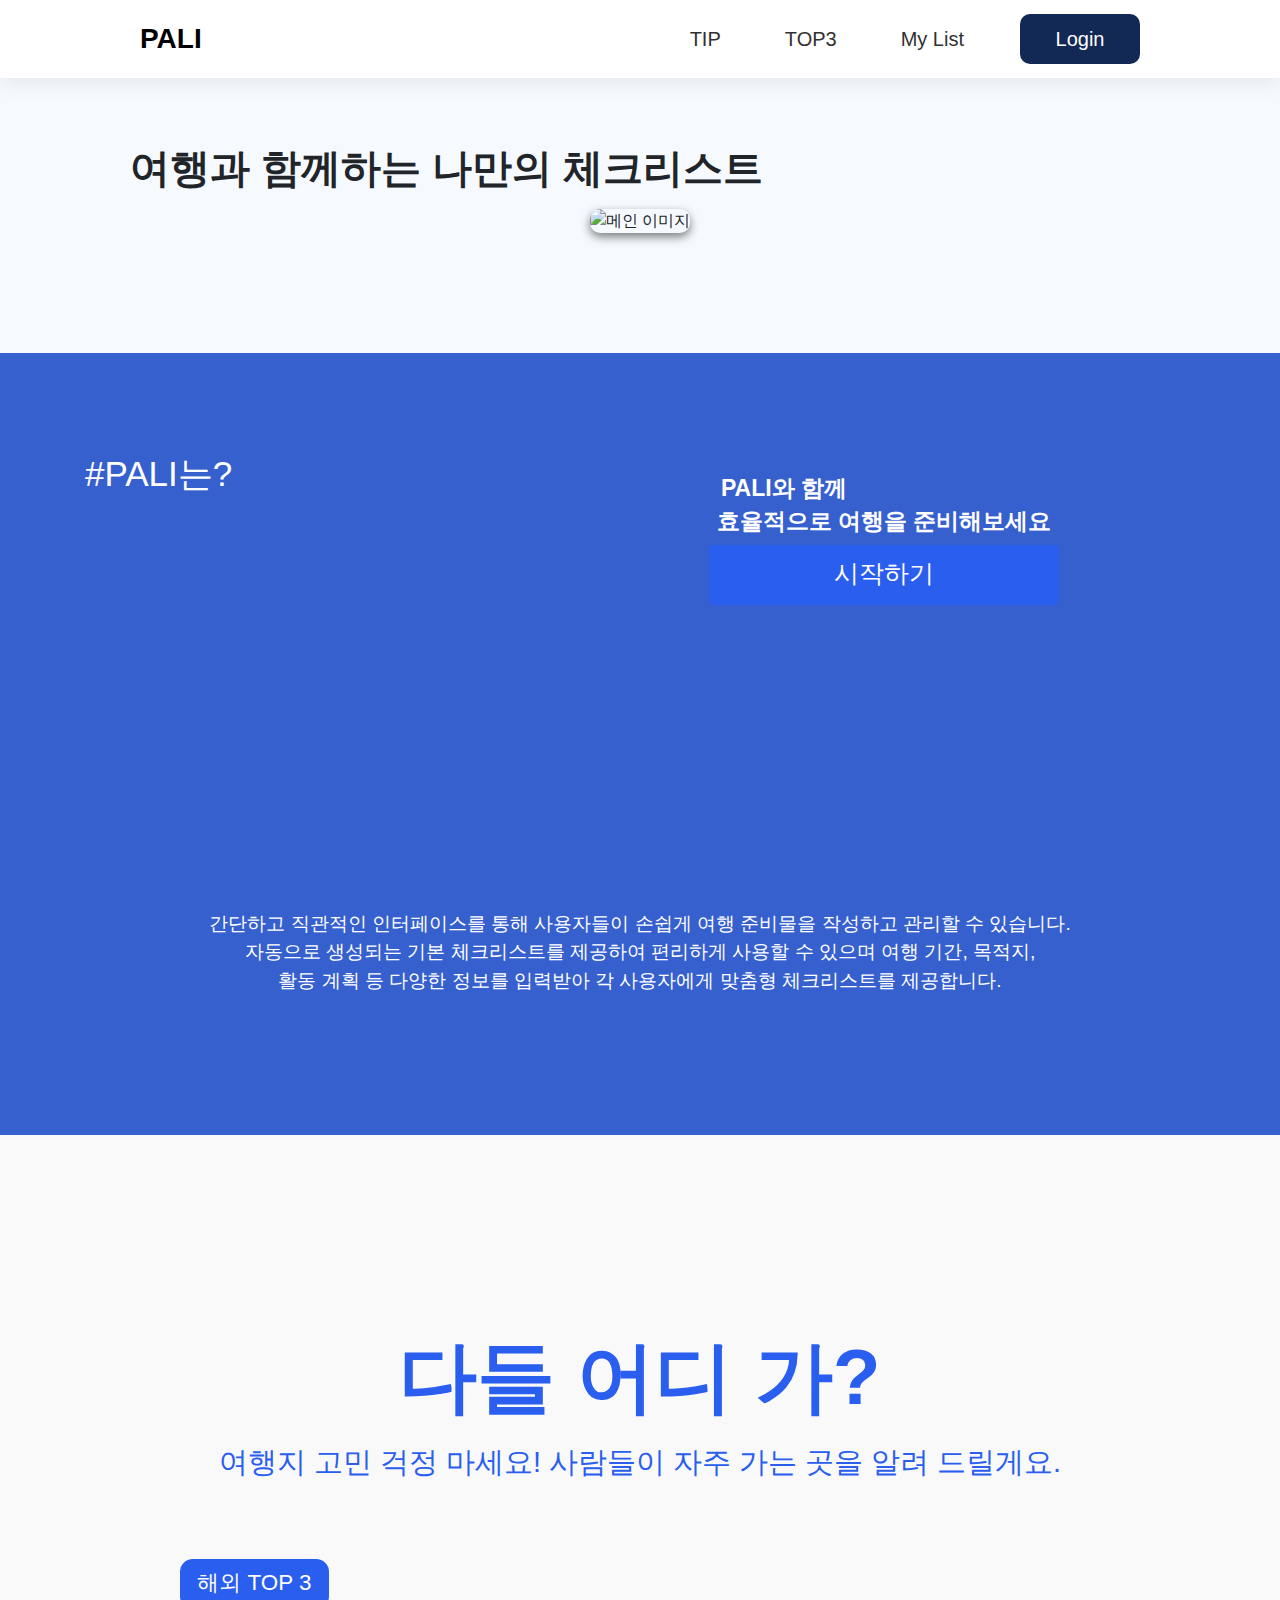
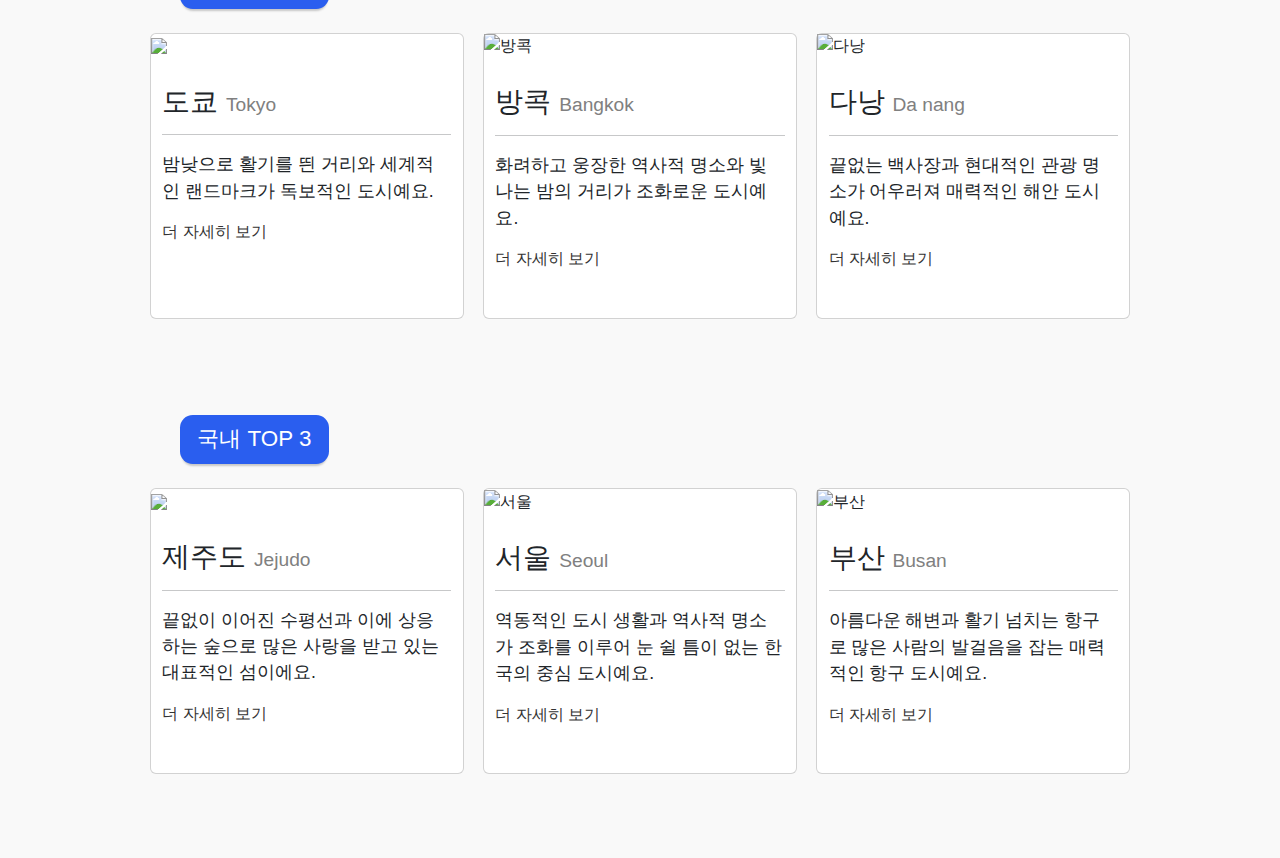
==== index.html @ 4a813593 "third commit" ====
<!DOCTYPE html>
<html lang="en">
<head>
    <meta charset="UTF-8">
    <meta name="viewport" content="width=device-width, initial-scale=1.0">
    <title>Main Page</title>
    <link
      rel="stylesheet"
      href="https://cdnjs.cloudflare.com/ajax/libs/animate.css/4.1.1/animate.min.css"
    />
    <link
      href="https://cdn.jsdelivr.net/npm/bootstrap@5.3.3/dist/css/bootstrap.min.css"
      rel="stylesheet"
      integrity="sha384-QWTKZyjpPEjISv5WaRU9OFeRpok6YctnYmDr5pNlyT2bRjXh0JMhjY6hW+ALEwIH"
      crossorigin="anonymous"
    />
    <script src="https://kit.fontawesome.com/3a3eeac74a.js" crossorigin="anonymous"></script>
    <link rel="stylesheet" href="index.css">
</head>
<body class="page-content">
  <div class="navbar">
    <div class="logo">PALI</div>
    <div class="menu">
        <ul>
            <li><a href="#" class="link">TIP</a></li>
            <li><a href="#top3-page" class="link">TOP3</a></li>
            <li><a href="#" class="link" id="loginplz">My List</a></li>
            <li><a href="login.html" class="login-button">Login</a></li>
        </ul>
    </div>
  </div>
    <div class="main-top">
        <div class="main-text">
            여행과 함께하는 나만의 체크리스트
        </div>
        <div class="main-img" id="imageSection">
            <img src="https://github.com/user-attachments/assets/cf63b7ac-8880-4c25-8791-7ca81fac38f1"  alt="메인 이미지">
            <div class="overlay">
                <div class="overlay-text top-text">
                  PALI와 함께
                </div>
                <div class="overlay-text bottom-text">
                    효율적으로 여행을 준비해보세요
                </div>
                <a href="trip_type.html" class="start-button">시작하기</a>
            </div>
        </div>
    </div>
    <div class="section2">
        <div class="additional-content">
            <h2 class="secondText">#PALI는?</h2>
            <div class="section2box">
                <div class="image-container">
                    <div class="image-item">
                        <img width="120" alt="1" src="https://github.com/user-attachments/assets/263e8fb3-c4df-4cf2-b0d1-f5c88010cb92">
                        <p class="image-description">사용자 중심의 간편한 <br>여행 준비 지원</p>
                    </div>
                    <div class="image-item">
                        <img width="120" alt="2" src="https://github.com/user-attachments/assets/d5eed6f0-fb5a-422c-8f96-80da1a527bd0">
                        <p class="image-description">개인 맞춤형<br>서비스</p>
                    </div>
                    <div class="image-item">
                        <img width="120" alt="3" src="https://github.com/user-attachments/assets/17bc1007-3944-4904-8103-3767cb20a4ce">
                        <p class="image-description">효율적인<br>여행 준비물 관리</p>
                    </div>
                </div>
            </div>
            <div class="withAddText">
                간단하고 직관적인 인터페이스를 통해 사용자들이 손쉽게 여행 준비물을 작성하고 관리할 수 있습니다. <br> 
                자동으로 생성되는 기본 체크리스트를 제공하여 편리하게 사용할 수 있으며 여행 기간, 목적지, <br>활동 계획 등
                다양한 정보를 입력받아 각 사용자에게 맞춤형 체크리스트를 제공합니다. 
            </div>
        </div>
    </div>
    <div class="section3">
        <section id="cardType" class="card_wrap nexon section">
            <section class="title-box">
              <h2 class="title content">
                <span class="letter">다들 어디 가?</span>
              </h2>
              <p>여행지 고민 걱정 마세요! 사람들이 자주 가는 곳을 알려 드릴게요.</p>
            </section>
      
            <!-- 해외 여행지 -->
            <h5 class="nation" id="top3-page">해외 TOP 3</h5>
            <div class="card_inner container">
              <article class="card">
                <figure class="card_header">
                  <img
                    src="https://images.pexels.com/photos/4058530/pexels-photo-4058530.jpeg?auto=compress&cs=tinysrgb&w=1260&h=750&dpr=1"
                    lat="도쿄"
                  />
                </figure>
                <div class="card_body">
                  <h3 class="tit">
                    도쿄 <h8 style="color: grey; font-size: 1.2rem">Tokyo</h8>
                  </h3>
                  <hr />
                  <p class="desc">
                    밤낮으로 활기를 띈 거리와 세계적인 랜드마크가 독보적인 도시예요.
                  </p>
                  <a
                    class="brn"
                    href="https://travel.naver.com/overseas/JPTYO298184/city/summary"
                  >
                    <p class="seeMore">
                    더 자세히 보기
                    </p>
                  </a>
                </div>
              </article>
              <article class="card">
                <figure class="card_header">
                  <img
                    src="https://media.istockphoto.com/id/1477016740/ko/%EC%82%AC%EC%A7%84/%EC%99%93-%EC%95%84%EB%A3%AC-%EC%82%AC%EC%9B%90-%ED%83%9C%EA%B5%AD%EC%97%90%EC%84%9C-%EC%9D%BC%EB%AA%B0-%EB%8F%99%EC%95%88-%EB%B0%A9%EC%BD%95.webp?b=1&s=170667a&w=0&k=20&c=QWC39ijI8cn7MbpHP8eA3p3Rp4r9i1RHvPYjHVprYd4="
                    alt="방콕"
                  />
                </figure>
                <div class="card_body">
                  <h3 class="tit">
                    방콕 <h8 style="color: grey; font-size: 1.2rem">Bangkok</h8>
                  </h3>
                  <hr />
                  <p class="desc">
                    화려하고 웅장한 역사적 명소와 빛나는 밤의 거리가 조화로운
                    도시예요.
                  </p>
                  <a
                    class="brn"
                    href="https://travel.naver.com/overseas/THBKK293916/city/summary"
                  >
                  <p class="seeMore">
                    더 자세히 보기
                    </p>
                  </a>
                </div>
              </article>
              <article class="card">
                <figure class="card_header">
                  <img
                    src="https://pds.joongang.co.kr/news/component/htmlphoto_mmdata/202009/28/0602b5dc-e641-4246-a0c0-8ca1c41b9d20.jpg"
                    alt="다낭"
                  />
                </figure>
                <div class="card_body">
                  <h3 class="tit">
                    다낭 <h8 style="color: grey; font-size: 1.2rem">Da nang</h8>
                  </h3>
                  <hr />
                  <p class="desc">
                    끝없는 백사장과 현대적인 관광 명소가 어우러져 매력적인 해안
                    도시예요.
                  </p>
                  <a
                    class="brn"
                    href="https://travel.naver.com/overseas/VNDAD298085/city/summary"
                  >
                  <p class="seeMore">
                    더 자세히 보기
                  </p>
                  </a>
                </div>
              </article>
            </div>
      
            <!-- 국내 여행지-->
            <h5 class="nation">국내 TOP 3</h5>
            <div class="card_inner container">
              <article class="card">
                <figure class="card_header">
                  <img
                    src="https://file.mk.co.kr/meet/neds/2021/03/image_readtop_2021_230365_16153626904568253.jpg"
                    lat="제주도"
                  />
                </figure>
                <div class="card_body">
                  <h3 class="tit">
                    제주도 <h8 style="color: grey; font-size: 1.2rem">Jejudo</h8>
                  </h3>
                  <hr />
                  <p class="desc">
                    끝없이 이어진 수평선과 이에 상응하는 숲으로 많은 사랑을 받고 있는
                    대표적인 섬이에요.
                  </p>
                  <a
                    class="brn"
                    href="https://travel.naver.com/domestic/14/summary?seasonIndex=1"
                  >
                    <p class="seeMore">
                        더 자세히 보기
                      </p>
                  </a>
                </div>
              </article>
              <article class="card">
                <figure class="card_header">
                  <img
                    src="https://img.freepik.com/free-photo/seoul-tower-with-gyeongbokgung-roof-and-red-autumn-maple-leaves-at-namsan-mountain-in-south-korea_335224-419.jpg?size=626&ext=jpg&ga=GA1.1.2008272138.1722470400&semt=ais_hybrid"
                    alt="서울"
                  />
                </figure>
                <div class="card_body">
                  <h3 class="tit">
                    서울 <h8 style="color: grey; font-size: 1.2rem">Seoul</h8>
                  </h3>
                  <hr />
                  <p class="desc">
                    역동적인 도시 생활과 역사적 명소가 조화를 이루어 눈 쉴 틈이 없는
                    한국의 중심 도시예요.
                  </p>
                  <a
                    class="brn"
                    href="https://travel.naver.com/domestic/09/summary?seasonIndex=1"
                  >
                  <p class="seeMore">
                    더 자세히 보기
                  </p>
                  </a>
                </div>
              </article>
              <article class="card">
                <figure class="card_header">
                  <img
                    src="https://png.pngtree.com/thumb_back/fh260/background/20230322/pngtree-busan-marina-with-yachts-photo-image_2096000.jpg"
                    alt="부산"
                  />
                </figure>
                <div class="card_body">
                  <h3 class="tit">
                    부산 <h8 style="color: grey; font-size: 1.2rem">Busan</h8>
                  </h3>
                  <hr />
                  <p class="desc">
                    아름다운 해변과 활기 넘치는 항구로 많은 사람의 발걸음을 잡는
                    매력적인 항구 도시예요.
                  </p>
                  <a
                    class="brn"
                    href="https://travel.naver.com/domestic/08/summary?seasonIndex=1"
                  >
                  <p class="seeMore">
                    더 자세히 보기
                  </p>
                  </a>
                </div>
              </article>
            </div>
          </section>
    </div>
<script src="https://cdn.jsdelivr.net/npm/bootstrap@5.3.3/dist/js/bootstrap.bundle.min.js" integrity="sha384-YvpcrYf0tY3lHB60NNkmXc5s9fDVZLESaAA55NDzOxhy9GkcIdslK1eN7N6jIeHz" crossorigin="anonymous"></script>
<script src="index.js"></script>
<script src="login.js"></script>
</body>

</html>
---- index.css ----
body {
    margin: 0;
    font-family: Arial, sans-serif;
    background-color: #edf4fe7b;
}


.navbar {
  display: flex;
  justify-content: space-between;
  align-items: center;
  background-color: #ffffff;
  height: 78px;
  padding: 10px 140px;
  margin-bottom: 40px;
  box-shadow: 0 4px 20px rgba(0, 0, 0, 0.08);
}

.logo {
  color: black;
  font-size: 28px;
  font-weight: bold;
}

.menu {
  display: flex;
  gap: 70px;
  align-items: center;
}

.menu ul {
  display: flex;
  align-items: center;
  gap: 3em;
  list-style: none;
  padding: 0;
  margin: 0;
}

.link {
  text-decoration: none;
  color: black;
  font-size: 18px;
  padding: 0.5rem;
  position: relative;
}

.link::before {
  content: "";
  position: absolute;
  width: 100%;
  height: 2px;
  bottom: -2px;
  left: 3px;
  background-color: #122855;
  border-radius: 5px;
  transform: scaleX(0);
  transition: transform 0.6s ease;
}

.link:hover::before {
  transform: scaleX(1);
}

.navbar .menu a {
  color: rgb(49, 49, 49);
  text-decoration: none;
  font-size: 20px;
  font-weight: 500;
}

.login-button {
    display: flex;
    justify-content: center;
    align-items: center;
    width: 120px;
    height: 50px;
    background-color: #122855; 
    color: white !important;
    text-decoration: none; 
    padding: 15px 10px;;
    cursor: pointer;
    font-size: 22px;
    border-radius: 10px;
}


.login-button:hover {
    background-color: #091328;
}



/*content*/
.image-section {
  visibility: hidden; 
}
.main-top {
    text-align: center;
    padding: 20px;
}
.main-text {
    font-size: 40px;
    font-weight: bold;
    margin-left: 110px;
    margin-bottom: 10px;
    flex: 1; 
    text-align: left; 
    text-wrap: balance;
}

.main-img img {
    width: 1100px;
    height: 370px; 
    max-width: 100%; 
    border-radius: 10px; 
    object-fit: cover; 
    box-shadow: 0 4px 10px rgba(0, 0, 0, 0.5); 
    border-image: fill 0 linear;
    
}
.overlay {
    position: absolute;
    top: 60%;
    left: 55%;
    transform: translate(-50%, -50%);
    color: white;
    margin-left: 180px;
    padding: 20px;
    border-radius: 15px;
    max-width: 90%; 
}

.overlay-text {
    font-size: 23px;
    font-weight: bold;
    margin-bottom: 10px;
    line-height: 1.2; 
    
}
.top-text {
    margin-bottom: 5px;
    margin-left:-200px;
    text-wrap: balance;
    
}

.bottom-text {
    text-wrap: balance;
}


.start-button {
    width: 350px;
    height: 60px;
    background-color: #2a5eef; 
    color: white;
    border: none;
    padding: 10px 20px;
    cursor: pointer;
    font-size: 25px;
    border-radius: 5px;
    text-decoration: none;
    display: inline-block;/
}

.start-button:hover {
    background-color: #295be4/* #352ff6;*/
}

/*2페이지*/
.section2 {
    margin-top: 100px;
    background-color: #3760cf;
    color: white;
    padding: 40px 20px; 
    display: flex;
    justify-content: center;
}

.additional-content {
    width: 100%;
    max-width: 1200px;
    padding: 0;
    display: flex;
    flex-direction: column; 
    align-items: center; 
}
.secondText {
    margin-top: 60px;
    font-size: 35px;
    margin-bottom: 20px;
    text-align: left;
    width: 100%; 
    margin-left: 90px;
}




.section2box {
    background-color: white; 
    width: 90%; 
    max-width: 1200px; 
    height: 370px; 
    border-radius: 8px; 
    box-shadow: 0 4px 8px rgba(0, 0, 0, 0.1); 
    padding: 20px; 
    box-sizing: border-box; 
}


.image-description {
    font-size: 23px; 
    font-weight: bold;
    color: #333; 
    margin-top: 10px; 
    text-align: center; 
}

.image-container {
    display: flex;
    justify-content: space-between; 
    width: 100%; 
    margin-top: 30px;
    margin-bottom: 20px;
    
}

.image-item {
    width: 30%; 
    text-align: center;
}

.image-item img {
    max-width: 60%; 
    height: auto;
    border-radius: 4px; 
}
.withAddText{
    margin-top: 25px;
    font-size: 19px; 
    font-weight: lighter; 
    color: white; 
    text-align: center;
    margin-bottom: 100px;
}


.section2box {
    opacity: 0;
    transition: opacity 0.8s ease-out, transform 0.8s ease-out;
    transform: translateY(25px); /* 스크롤-> 위로 이동*/

}
.section2box.visible {
    opacity: 1;
    transform: translateY(0); 
}

/*section3*/

.section3 {
    background-color: #f9f9f9; 
    padding: 20px 20px;
    position: relative; 
}

#cardType{
    margin-top: 100px;
}

.nexon {
    font-weight: 400;
  }
  
  * {
    margin: 0;
    padding: 0;
  }
  
  a {
    text-decoration: none;
    color: #000;
  }
  
  img {
    width: 100%;
  }
  
  h1,
  h2,
  h3,
  h4,
  h5,
  h6 {
    font-weight: normal;
  }
  
  /* 타이틀 애니메이션 */
  @-webkit-keyframes tracking-in-expand {
    0% {
      letter-spacing: -0.5em;
      opacity: 0;
    }
    40% {
      opacity: 0.6;
    }
    100% {
      opacity: 1;
    }
  }
  @keyframes tracking-in-expand {
    0% {
      letter-spacing: -0.5em;
      opacity: 0;
    }
    40% {
      opacity: 0.6;
    }
    100% {
      opacity: 1;
    }
  }
  

  
  .title-box.animate {
    -webkit-animation: tracking-in-expand 2s cubic-bezier(0.215, 0.61, 0.355, 1) both;
    animation: tracking-in-expand 2s cubic-bezier(0.215, 0.61, 0.355, 1) both;
  }
  
  .nation {
    font-size: 1.4rem;
    text-align: center; 
    margin-top: 6rem;
    margin-left: 10rem;
    margin-right: auto; 
    border-radius: 0.8rem;
    padding: 0.7rem;
    background-color: #2a5eef;
    width: 12%; 
    color: white;
    position: relative; 
    box-shadow: 0 4px 2px -2px rgba(143, 143, 143, 0.475);
  }
  
  /* common */
  .title-box {
    letter-spacing: normal;
    opacity: 1;
    text-align: center;
    line-height: 1.2rem;
    padding-top: 2rem;
    border-radius: 0.6rem;
    width: 72.2rem;
    height: 8rem;
    /*background-color: #2a5eef;*/
    margin-top: -2rem;
    margin-bottom: 3rem;
    box-sizing: border-box;
    color: #2a5eef;
  }
 
  
  .container {
    width: 300rem;
    padding: 0 5rem;
    margin: 0 auto;
  }
  
  .section {
    padding: 4rem 0;
  }
  
  .title-box > h2 {
    font-size: 4.9rem;
    font-weight: 700;
    line-height: 1.5;
    text-align: center;
    margin-bottom: 1rem;
  }
  
  .title-box > p {
    font-size: 1.8rem;
    font-weight: 500;
    color: #2a5eef;/* #eceaea;*/
    text-align: center;
    margin-top: 1.2%;
    margin-bottom: 1rem;
  }
  
  /* cardType */
  .card_wrap {
    display: flex;
    flex-direction: column;
    justify-content: center;
    align-items: center;
  }
  
  .card_inner {
    display: flex;
    justify-content: space-between;
    margin-top: 1rem;
  }
  
  .card {
    width: 32%;
    background-color: #ffffff;
  }
  
  .card_body {
    padding: 0.7rem;
    font-size: 1.1rem;
    margin-bottom: 1.2rem;
  }
  .seeMore{
    color: #333;
  }
  
  .card_body.desc {
    font-size: 0.8rem;
    line-height: 1.4;
    color: #e6ebff;
    margin-bottom: 2rem;
    font-weight: 300;
  }

  .card:hover {
    transform: scale(1.05); 
    box-shadow: 0 4px 8px rgba(0, 0, 0, 0.3); 
  }
 
  /* text */
  .brn {
    font-size: 1rem;
    font-weight: 520;
  }
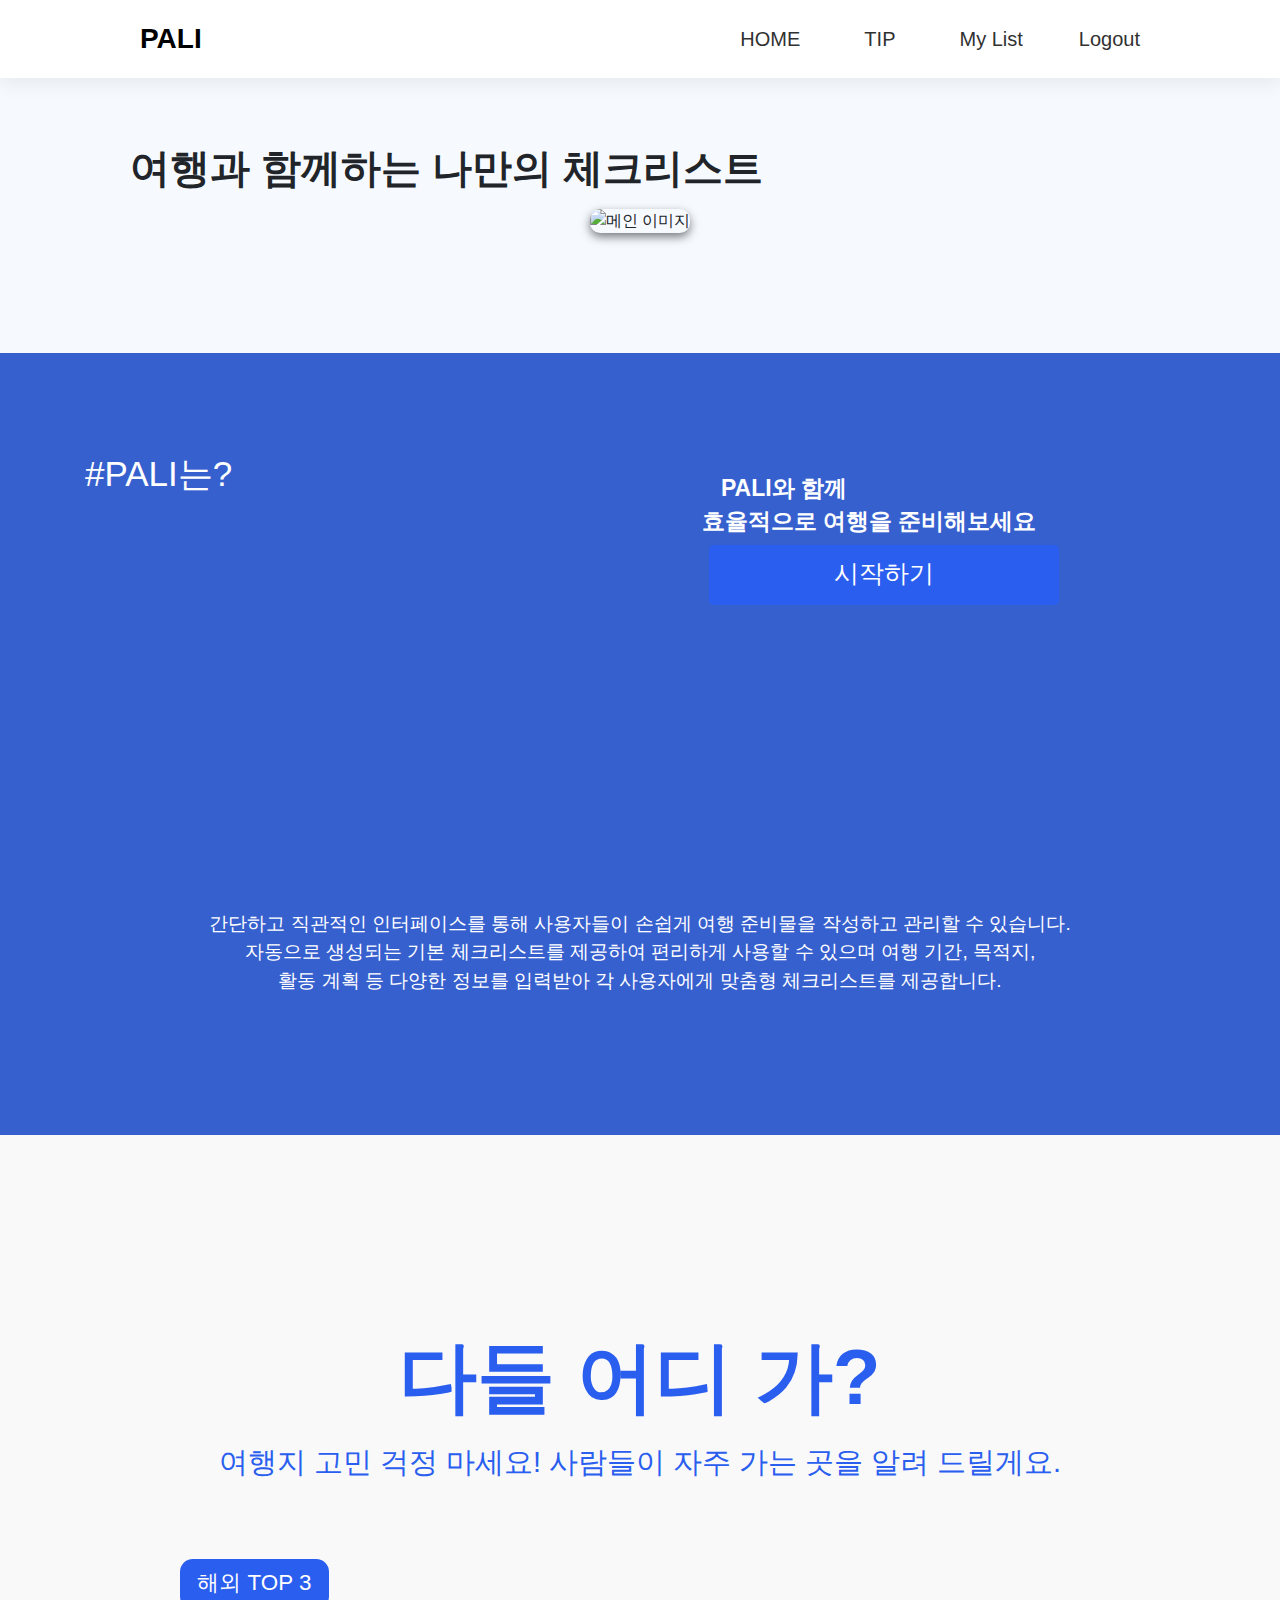
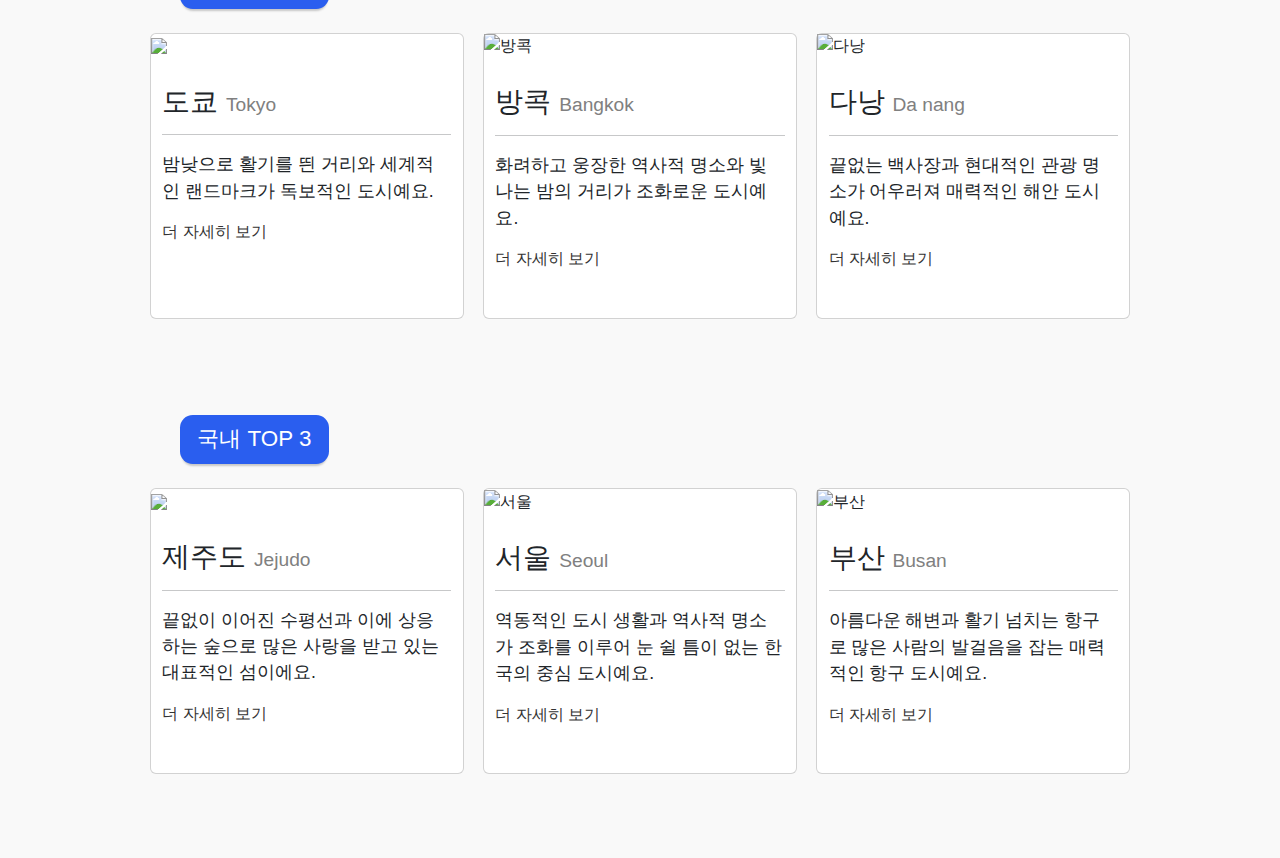
==== commit aa13b89a: "fifth commit" ====
--- a/index.html
+++ b/index.html
@@ -21,12 +21,12 @@
   <div class="navbar">
     <div class="logo">PALI</div>
     <div class="menu">
-        <ul>
-            <li><a href="#" class="link">TIP</a></li>
-            <li><a href="#top3-page" class="link">TOP3</a></li>
-            <li><a href="#" class="link" id="loginplz">My List</a></li>
-            <li><a href="login.html" class="login-button">Login</a></li>
-        </ul>
+      <ul>
+        <li><a href="Main2.html" class="link">HOME</a></li>
+        <li><a href="trip-tip.html" class="link">TIP</a></li>
+        <li><a href="#" class="link" id="loginplz">My List</a></li>
+        <li><a href="index.html" class="logout-button">Logout</a></li>
+      </ul>
     </div>
   </div>
     <div class="main-top">
--- a/index.css
+++ b/index.css
@@ -1,6 +1,13 @@
+@font-face {
+  font-family: 'SUITE-Regular';
+  src: url('https://fastly.jsdelivr.net/gh/projectnoonnu/noonfonts_2304-2@1.0/SUITE-Regular.woff2') format('woff2');
+  font-weight: 400;
+  font-style: normal;
+} /* 공통 폰트 적용 */
+
 body {
     margin: 0;
-    font-family: Arial, sans-serif;
+    font-family: 'SUITE-Regular', sans-serif;
     background-color: #edf4fe7b;
 }
 
@@ -146,7 +153,8 @@
 }
 
 .bottom-text {
-    text-wrap: balance;
+  text-wrap: balance;
+  margin-left:-30px;
 }
 
 
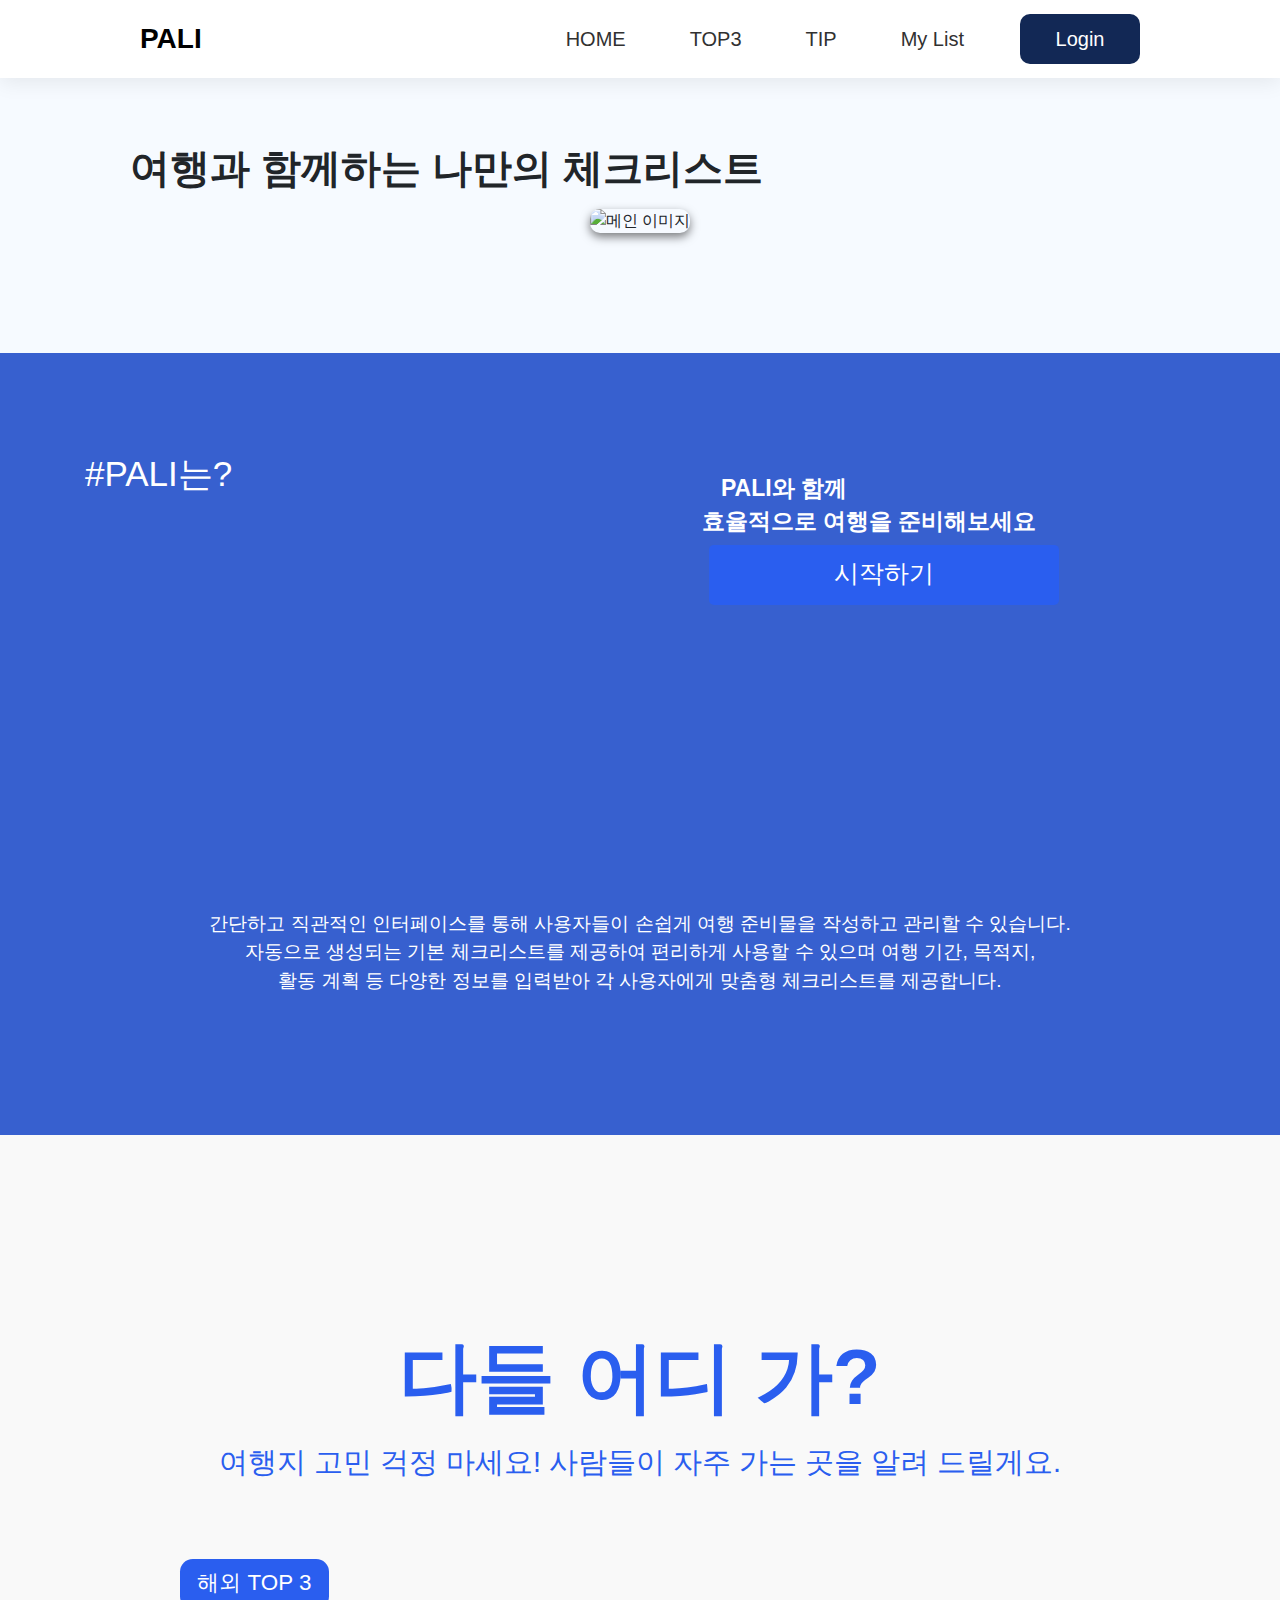
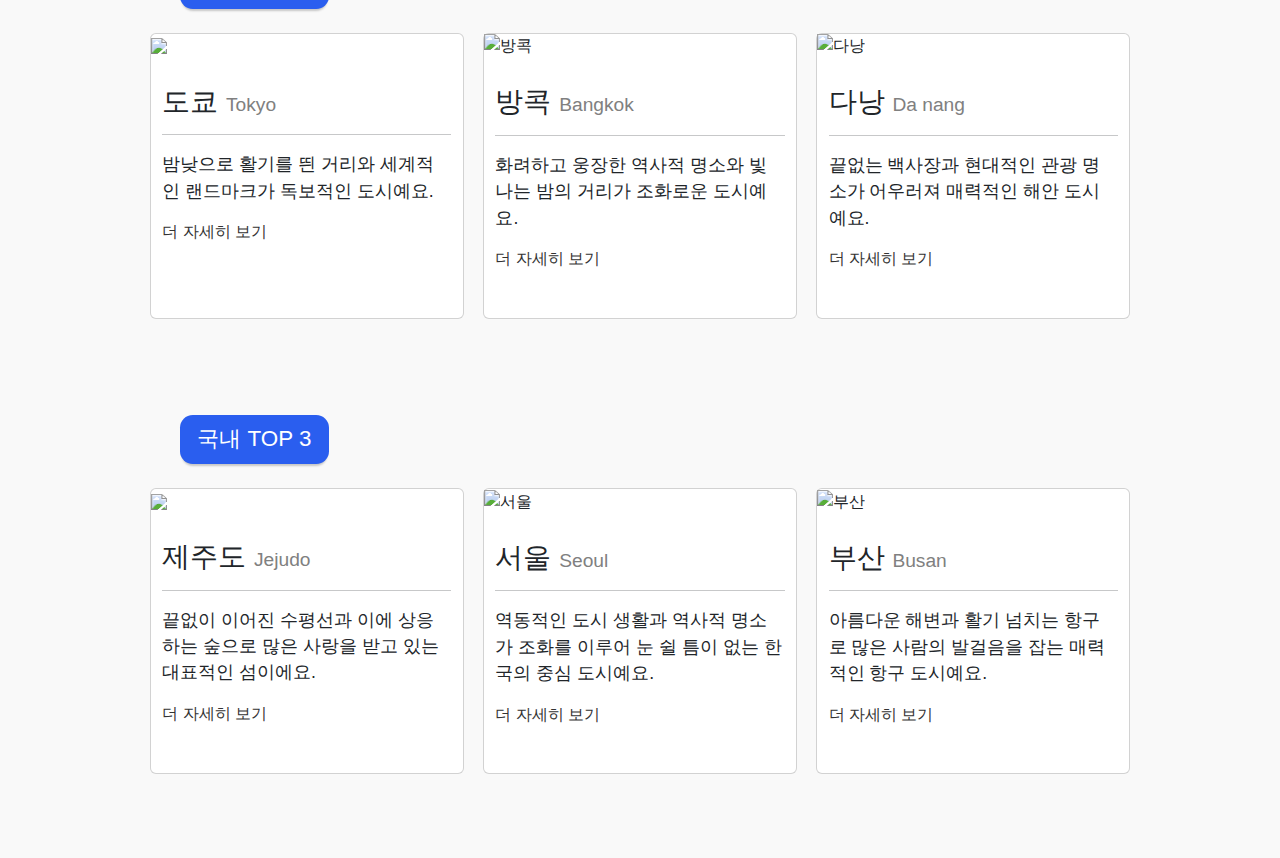
==== commit 03afb55d: "sixth commit" ====
--- a/index.html
+++ b/index.html
@@ -23,9 +23,10 @@
     <div class="menu">
       <ul>
         <li><a href="Main2.html" class="link">HOME</a></li>
+        <li><a href="#top3-page" class="link">TOP3</a></li>
         <li><a href="trip-tip.html" class="link">TIP</a></li>
         <li><a href="#" class="link" id="loginplz">My List</a></li>
-        <li><a href="index.html" class="logout-button">Logout</a></li>
+        <li><a href="login.html" class="login-button">Login</a></li>
       </ul>
     </div>
   </div>
